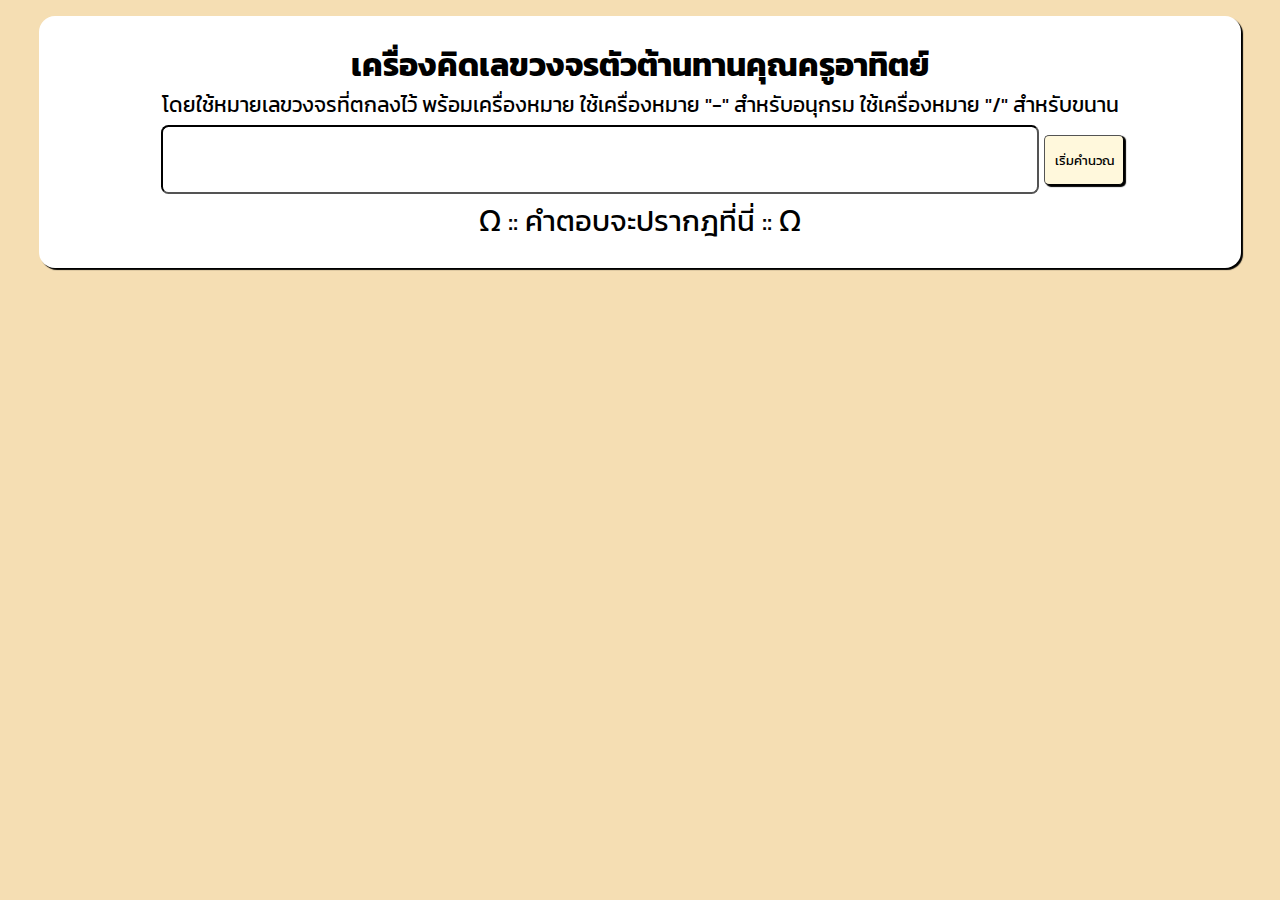
==== index.html @ 0bcc625b "Update and rename main.html to index.html" ====
<!DOCTYPE html>
<html lang="en">
<head>
    <meta charset="UTF-8">
    <meta name="viewport" content="width=device-width, initial-scale=1.0">
    <link rel="stylesheet" href="style.css">
    <script src="script.js"></script>
    <title>PFONT :วงจรตัวต้านทาน</title>
</head>
<body>
    <div class="container">
        <h1>เครื่องคิดเลขวงจรตัวต้านทานคุณครูอาทิตย์</h1>
        <p>โดยใช้หมายเลขวงจรที่ตกลงไว้ พร้อมเครื่องหมาย ใช้เครื่องหมาย "-" สำหรับอนุกรม ใช้เครื่องหมาย "/" สำหรับขนาน</p>
        <input type="text" id="eqInput">
        <button onclick="calc()">เริ่มคำนวณ</button>
        <p id="outputForm"> Ω :: คำตอบจะปรากฎที่นี่ :: Ω</p>
    </div>
</body>
</html>
---- style.css ----
@import url('https://fonts.googleapis.com/css2?family=Kanit:wght@200;400&display=swap');

* {
    margin: 0;
    padding: 0;
    font-family: "Kanit";
}

body {
    background-color: wheat;

    display: flex;
    justify-content: center;
    align-items: center;
    flex-wrap: wrap;
}

p {
    font-size: 16pt;
    text-align: center;
}

input {
    border-color: black;
    font-size: 24pt;
    padding: 5px;
    border-radius: 7.5px;
    margin: 5px;
    width: 75%;
    height: 55px;

    transition: all 300ms 100ms;
}

button {
    width: 80px;
    height: 50px;
    background-color:cornsilk;
    box-shadow: 2px 1.5px 1px black;
    border-radius: 5px;
    border-width: 1px;
    font-size: 10pt;

    transition: all 300ms 50ms;
}

button:hover {
    box-shadow: 2px 2px 5px black;
    font-size: 12pt;
}

input:hover {
    border-radius: 15px;
    font-size: 22pt;
    width: 78%;
}

.container {
    margin: 16px;
    padding: 25px;
    width: 90%;
    height: auto;
    background-color: white;
    border-radius: 16px;
    box-shadow: 2px 2px 1px black;

    display: flex;
    justify-content: center;
    align-items: center;
    flex-wrap: wrap;
}

#outputForm {
    font-size: 22pt;
}
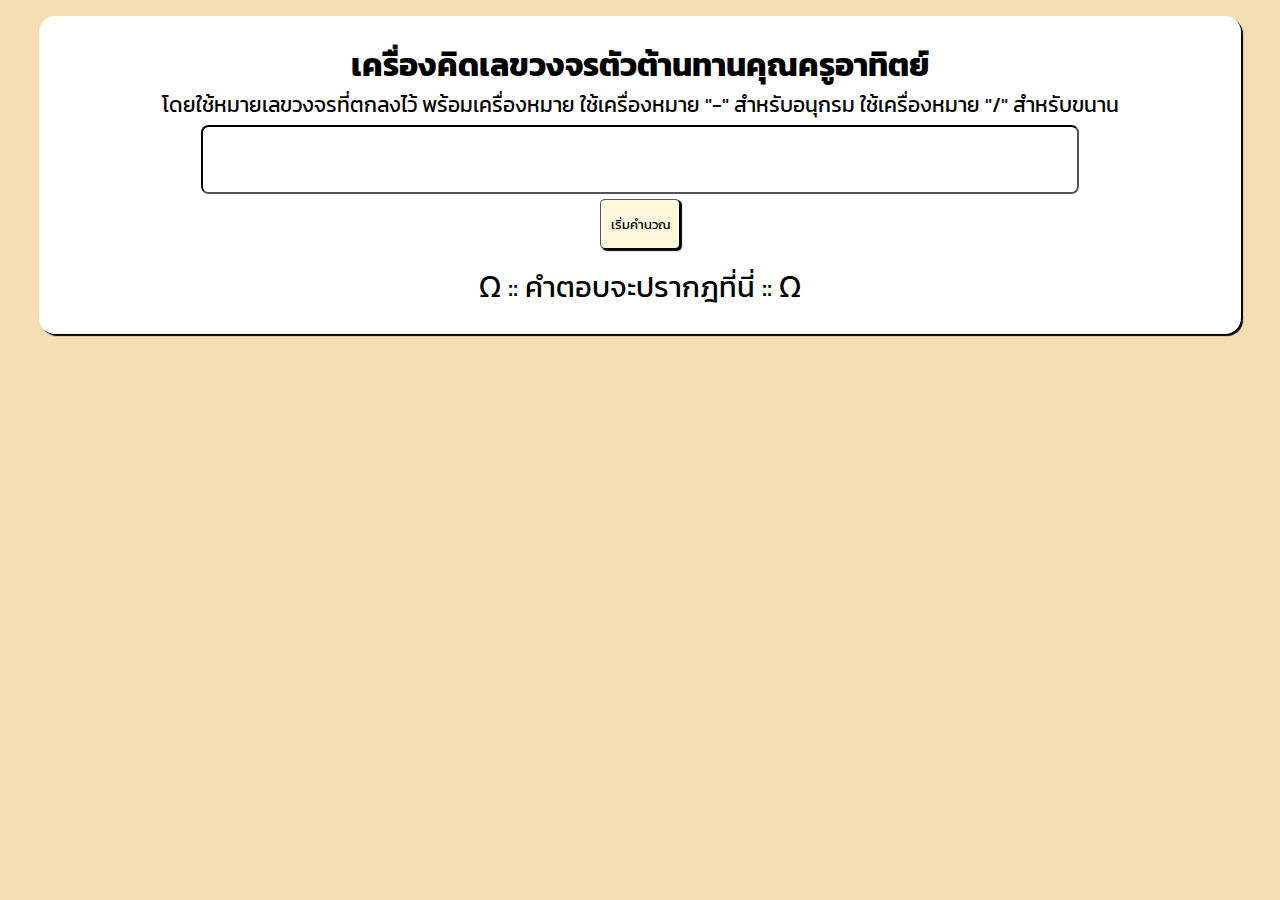
==== commit 3fcabcd1: "ChocolateBox" ====
--- a/index.html
+++ b/index.html
@@ -4,16 +4,24 @@
     <meta charset="UTF-8">
     <meta name="viewport" content="width=device-width, initial-scale=1.0">
     <link rel="stylesheet" href="style.css">
-    <script src="script.js"></script>
+    <script src="script.js">
+        inputForm = document.querySelector('input')
+        inputForm.addEventListener('keyup', (e) => {
+            if ( e.keyCode == 'Enter' )
+                console.log("Hi")
+        })
+    </script>
     <title>PFONT :วงจรตัวต้านทาน</title>
 </head>
 <body>
-    <div class="container">
+    <div id="calcAns" class="container">
         <h1>เครื่องคิดเลขวงจรตัวต้านทานคุณครูอาทิตย์</h1>
         <p>โดยใช้หมายเลขวงจรที่ตกลงไว้ พร้อมเครื่องหมาย ใช้เครื่องหมาย "-" สำหรับอนุกรม ใช้เครื่องหมาย "/" สำหรับขนาน</p>
         <input type="text" id="eqInput">
-        <button onclick="calc()">เริ่มคำนวณ</button>
+        <button onclick="sunEquationToAnswer()">เริ่มคำนวณ</button>
         <p id="outputForm"> Ω :: คำตอบจะปรากฎที่นี่ :: Ω</p>
+
+        <!-- ร่องรอยเวทย์มนต์ -->
     </div>
 </body>
-</html>
+</html>--- a/style.css
+++ b/style.css
@@ -40,6 +40,7 @@
     border-radius: 5px;
     border-width: 1px;
     font-size: 10pt;
+    margin-bottom: 16px;
 
     transition: all 300ms 50ms;
 }
@@ -64,12 +65,17 @@
     border-radius: 16px;
     box-shadow: 2px 2px 1px black;
 
-    display: flex;
-    justify-content: center;
-    align-items: center;
+    display: grid;
+    place-items: center;
     flex-wrap: wrap;
 }
 
 #outputForm {
     font-size: 22pt;
+}
+
+#chocolateBox{
+    width: 300px;
+    box-shadow: 0px 0px 5px black;
+    margin: 32px;
 }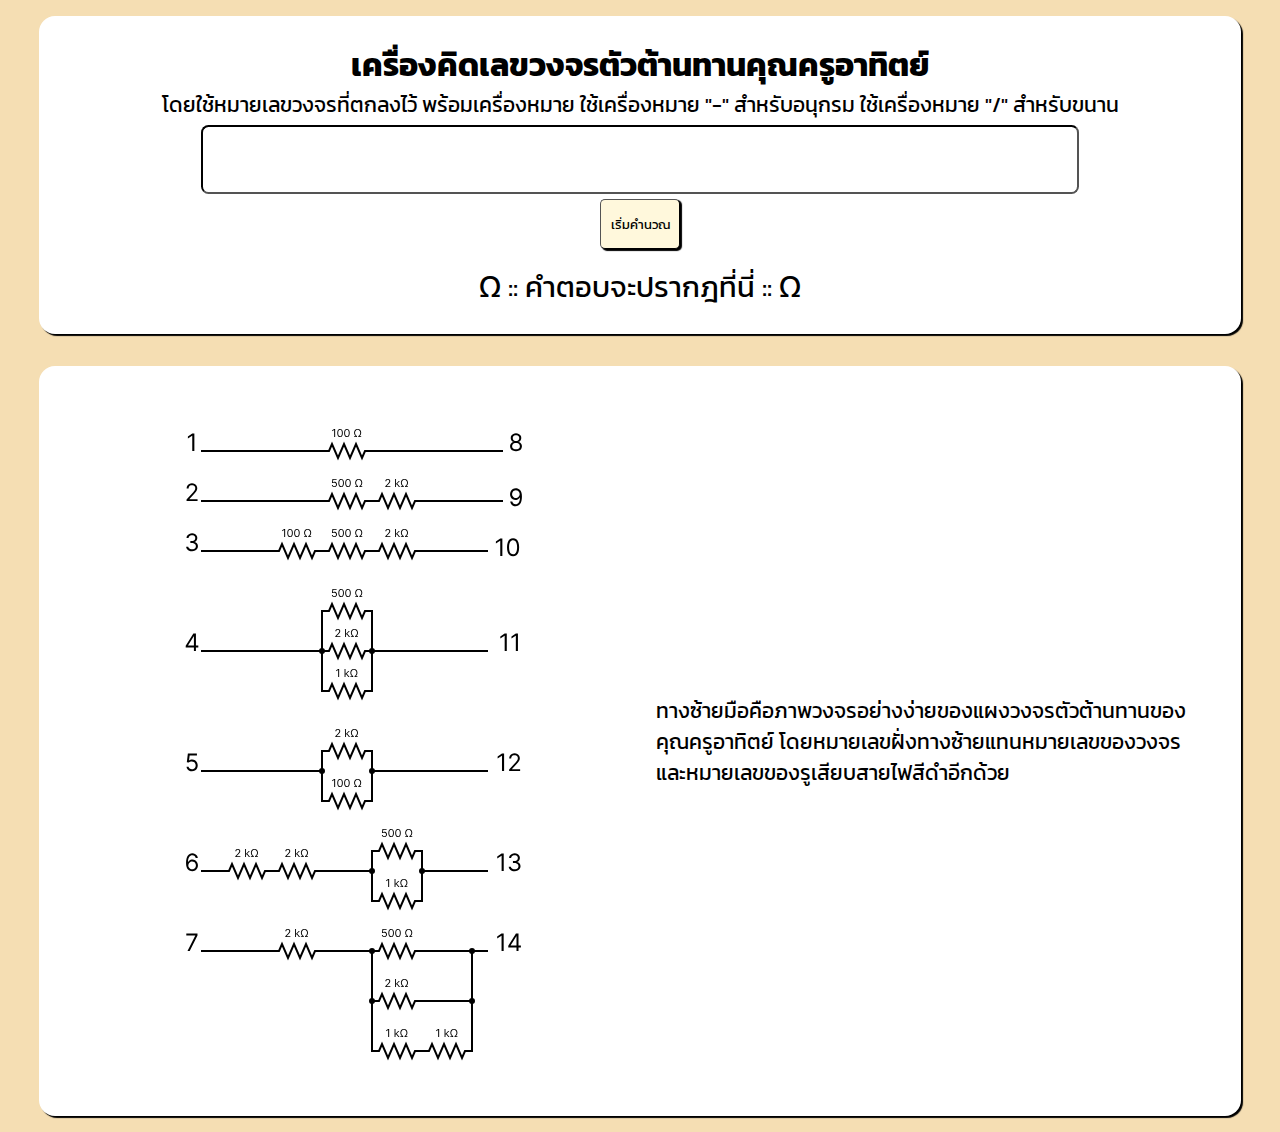
==== commit cb8aba79: "Add files via upload" ====
--- a/index.html
+++ b/index.html
@@ -23,5 +23,12 @@
 
         <!-- ร่องรอยเวทย์มนต์ -->
     </div>
+
+    <div class="container desc-container">
+        <img src="circuit.svg" alt="">
+        <p>
+           ทางซ้ายมือคือภาพวงจรอย่างง่ายของแผงวงจรตัวต้านทานของคุณครูอาทิตย์ โดยหมายเลขฝั่งทางซ้ายแทนหมายเลขของวงจรและหมายเลขของรูเสียบสายไฟสีดำอีกด้วย
+        </p>
+    </div>
 </body>
 </html>--- a/style.css
+++ b/style.css
@@ -78,4 +78,14 @@
     width: 300px;
     box-shadow: 0px 0px 5px black;
     margin: 32px;
+}
+
+.desc-container{
+    display: grid;
+    grid-template-columns: 1fr 1fr;
+}
+
+.desc-container p {
+    text-align: left;
+    margin: 16px;
 }